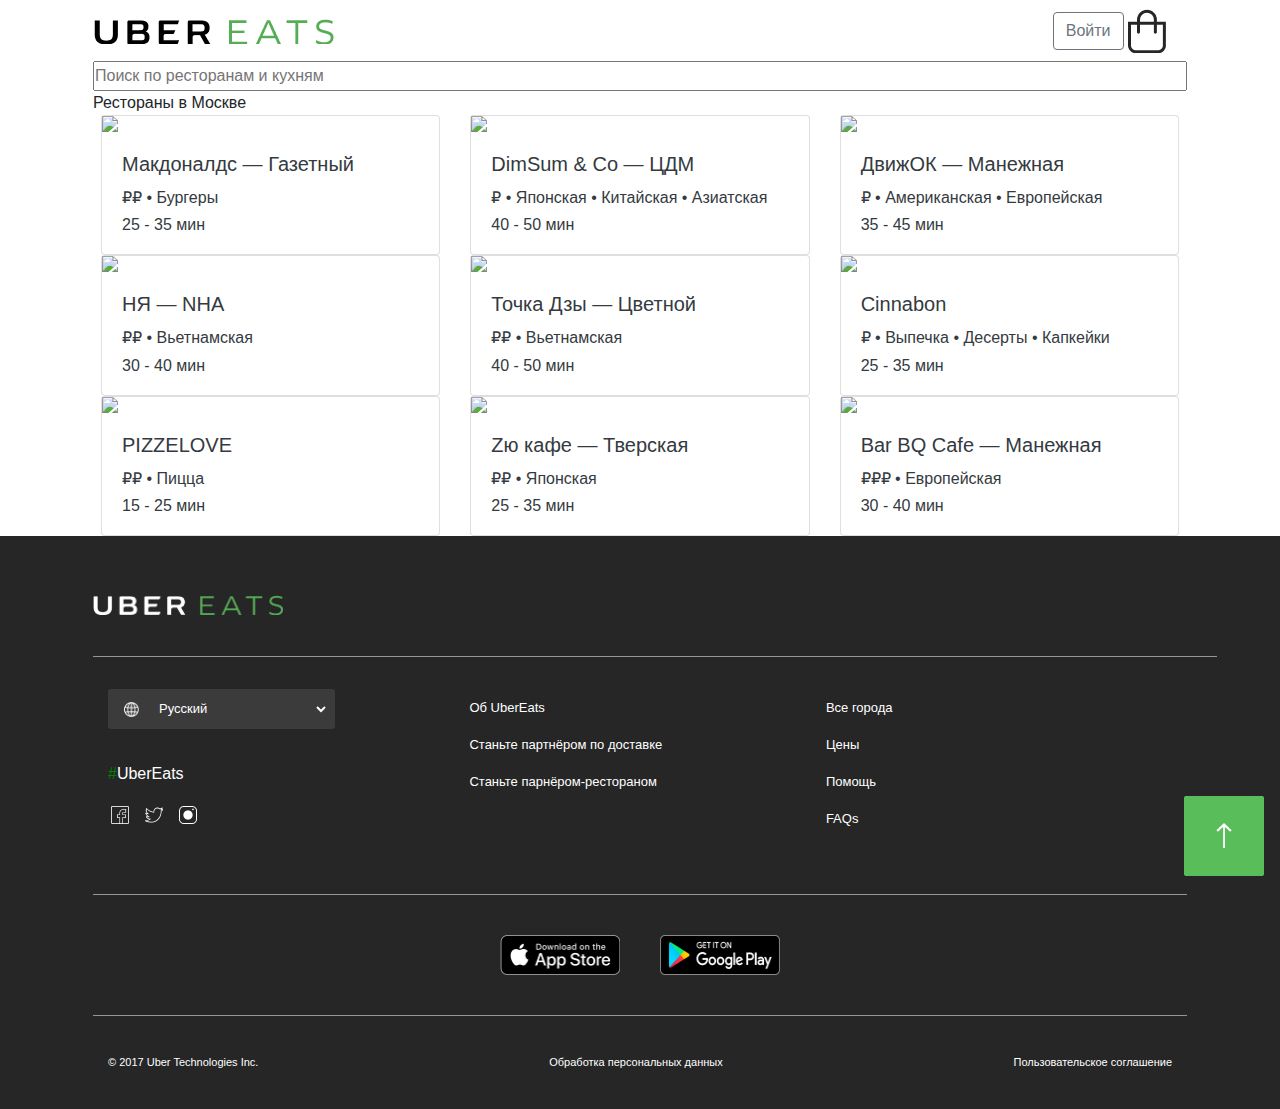
==== index.html @ aed143f1 "*" ====
<!DOCTYPE html>
<html lang="ru">
  <head>
    <meta charset="UTF-8" />
    <meta http-equiv="X-UA-Compatible" content="IE=edge" />
    <meta name="viewport" content="width=device-width, initial-scale=1.0" />
    <title>Uber Eats</title>
    <link rel="stylesheet" href="https://stackpath.bootstrapcdn.com/bootstrap/4.4.1/css/bootstrap.min.css" integrity="sha384-Vkoo8x4CGsO3+Hhxv8T/Q5PaXtkKtu6ug5TOeNV6gBiFeWPGFN9MuhOf23Q9Ifjh" crossorigin="anonymous">
    <link rel="stylesheet" href="https://unpkg.com/flexboxgrid2@7.2.1/flexboxgrid2.min.css">
    <link rel="stylesheet" href="css/style1.css">
    <link rel="stylesheet" href="css/header.css">
    <link rel="stylesheet" href="css/footer.css">
    <link rel="stylesheet" href="https://cdnjs.cloudflare.com/ajax/libs/normalize/8.0.1/normalize.min.css">
  <body>
    <header>
      <div class="nav center">
        <div class="navbar container">
          <div class="logo">
            <a href="#"><img src="logo.png"></a>
          </div>
          <div class="login" style="padding-right: 20px;">
            <button class="btn btn-outline-secondary button">Войти</button>
            <a href="#" class="bascket">
              <img src="basket@2x.png">
            </a>
          </div>
        </div>
      </div>
    </header>
    <div class="container center">
      <div class="search">
        <input class="input-group input-group-sm" placeholder="Поиск по ресторанам и кухням" style="padding-left: 0;">
      </div>
    </div>
    <div class="container center">
      <div class="head">
        <span>Рестораны в Москве</span>
      </div>
    </div>
    <div class="container center">
      <div class="row cards px-lg-2" style="margin-left: -15px;">
        <div class="col-lg-4 col-md-6 col-sm-12 col-xs-12">
          <a href="index_2.html" class="text-dark">
            <div class="card">
              <img src="Images/mc/Stores/photo.png">
              <div class="card-body">
                <h5 class="card-title">Макдоналдс — Газетный</h5>
                <h6 class="card-text">₽₽ • Бургеры</h6>
                <h6 class="card-text">25 - 35 мин</h6>
              </div>
            </div>
          </a>
        </div>

        <div class="col-lg-4 col-md-6 col-xs-12">
          <a href="index_2.html" class="text-dark">
            <div class="card">
              <img src="Images/dimsum/Stores/photo.png">
              <div class="card-body">
                <h5 class="card-title">DimSum & Co — ЦДМ</h5>
                <h6 class="card-text">₽ • Японская • Китайская • Азиатская</h6>
                <h6 class="card-text">40 - 50 мин</h6>
              </div>
            </div>
            </a>
        </div>

        <div class="col-lg-4 col-md-6 col-xs-12">
          <a href="index_2.html" class="text-dark">
            <div class="card">
              <img src="Images/dvizhok/Stores/photo.png">
              <div class="card-body">
                <h5 class="card-title">ДвижОК — Манежная</h5>
                <h6 class="card-text">₽ • Американская • Европейская</h6>
                <h6 class="card-text">35 - 45 мин</h6>
              </div>
            </div>
          </a>
        </div>

        <div class="col-lg-4 col-md-6 col-xs-12">
          <a href="index_2.html" class="text-dark">
            <div class="card">
              <img src="Images/NHA/Stores/photo.png">
              <div class="card-body">
                <h5 class="card-title">НЯ — NHA</h5>
                <h6 class="card-text">₽₽ • Вьетнамская</h6>
                <h6 class="card-text">30 - 40 мин</h6>
              </div>
            </div>
            </a>
        </div>

        <div class="col-lg-4 col-md-6 col-xs-12">
          <a href="index_2.html" class="text-dark">
            <div class="card">
              <img src="Images/tochka/Stores/photo.png">
              <div class="card-body">
                <h5 class="card-title">Точка Дзы — Цветной</h5>
                <h6 class="card-text">₽₽ • Вьетнамская</h6>
                <h6 class="card-text">40 - 50 мин</h6>
              </div>
            </div>
            </a>
        </div>

        <div class="col-lg-4 col-md-6 col-xs-12">
          <a href="index_2.html" class="text-dark">
            <div class="card">
              <img src="Images/cinnabon/Stores/photo.png">
              <div class="card-body">
                <h5 class="card-title">Cinnabon</h5>
                <h6 class="card-text">₽ • Выпечка • Десерты • Капкейки</h6>
                <h6 class="card-text">25 - 35 мин</h6>
              </div>
            </div>
            </a>
        </div>

        <div class="col-lg-4 col-md-6 col-xs-12">
          <a href="index_2.html" class="text-dark">
            <div class="card">
              <img src="Images/pizzelove/Stores/photo.png">
              <div class="card-body">
                <h5 class="card-title">PIZZELOVE</h5>
                <h6 class="card-text">₽₽ • Пицца</h6>
                <h6 class="card-text">15 - 25 мин</h6>
              </div>
            </div>
            </a>
        </div>

        <div class="col-lg-4 col-md-6 col-xs-12">
          <a href="index_2.html" class="text-dark">
            <div class="card">
              <img src="Images/zu/Stores/photo.png">
              <div class="card-body">
                <h5 class="card-title">Zю кафе — Тверская</h5>
                <h6 class="card-text">₽₽ • Японская</h6>
                <h6 class="card-text">25 - 35 мин</h6>
              </div>
            </div>
            </a>
        </div>

        <div class="col-lg-4 col-md-6 col-xs-12">
          <a href="index_2.html" class="text-dark">
            <div class="card">
              <img src="Images/bar/Stores/photo.png">
              <div class="card-body">
                <h5 class="card-title">Bar BQ Cafe — Манежная</h5>
                <h6 class="card-text">₽₽₽ • Европейская</h6>
                <h6 class="card-text">30 - 40 мин</h6>
              </div>
            </div>
            </a>
        </div>
      </div>
    </div>
    <footer>
      <div class="container center">
        <div class="UberEats">
          <a href="#"><img src="white-logo.png"></a>
        </div>
        <div class="container info">
          <div class="links">
            <div class="language">
              <img src="world.png">
              <select name="language" id="language-select" class="selector">
                <option value="ru">Русский</option>
                <option value="en">English</option>
              </select>
            </div>
            <div class="hesh">
              <a href="#">
                <span style="color: green;">#</span><span style="color: white;">UberEats</span>
              </a>
            </div>
            <div class="SocialNetworks">
              <a href="#"><img src="facebook.png"></a>
              <a href="#"><img src="twitter.png"></a>
              <a href="#"><img src="instagram.png"></a>
            </div>
          </div>

          <div class="links">
            <a href="#" class="text-link"><span>Об UberEats</span></a>
            <a href="#" class="text-link"><span>Станьте партнёром по доставке</span></a>
            <a href="#" class="text-link"><span>Станьте парнёром-рестораном</span></a>
          </div>

          <div class="links">
            <a href="#" class="text-link"><span>Все города</span></a>
            <a href="#" class="text-link"><span>Цены</span></a>
            <a href="#" class="text-link"><span>Помощь</span></a>
            <a href="#" class="text-link"><span>FAQs</span></a>
          </div>
        </div>
        <div class="container stores">
          <a href="#"><img src="appstore.png"></a>
          <a href="#"><img src="googleplay.png"></a>
        </div>
        <div class="container copyright">
          <p class="text-end">© 2017 Uber Technologies Inc.</p>
          <p class="text-end">Обработка персональных данных</p>
          <p class="text-end">Пользовательское соглашение</p>
        </div>
      </div>
      <div class="upper"><a href="index_1.html"><img src='btn-up.png'></a></div>
    </footer>
  </body>
</html>
---- css/footer.css ----
footer {
    background-color: #262626;
    width: 100vw;
}
.UberEats {
    width: 1124px;
    padding-top: 56px;
    padding-bottom: 40px;
    border-bottom: 1px solid #979797 ;
}
.UberEats img {
    width: 190px;
    height: 20px;
}
.links {
    display: flex;
    flex-basis: 33%;
    flex-flow: column;
}
.links a {
    text-decoration: none;
    color: white;
}
.text-link span{
    padding: 5px;
    transition: background-color 0.2s ease-in-out, border-radius 0.2s ease-in;
}
.text-link span:hover {
    background-color: #3B3B3B;
    border-radius: 25px;
}
.container {
    max-width: 1124px;
}
.language {
    display: flex;
    background-color: #3B3B3B;
    width: 227px;
    height: 40px;
    align-items: center;
    border-radius: 3px;
    margin-bottom: 33px;
}
.language img {
    width: 15px;
    height: 15px;
    margin-left: 16px;

}

.selector {
    background-color: #3B3B3B;
    color: white;
    border: 0;
    padding-left: 16px;
    width: 190px;
    font-size: 13px;
    padding-bottom: 2px;
}
.hesh a {
    font-family: 'Roboto', sans-serif;
    font-style: normal;
    font-weight: 400;
    font-size: 16px;
    line-height: 19px;
    text-decoration: none;
    transition: opacity 0.15s ease-in;
}
.hesh a:hover {
    opacity: 0.6;
}
.SocialNetworks {
    display: flex;
    margin-top: 16px;
    width: 92px;
    justify-content: space-between;
    
}
.SocialNetworks img {
    width: 24px;
    height: 24px;
    border-radius: 4px;
    transition: background-color 0.2s ease-in-out;
}
.SocialNetworks img:hover {
    background-color: #3B3B3B;
    
}
.text-link {
    font-family: 'Roboto', sans-serif;
    font-style: normal;
    font-weight: 400;
    font-size: 13px;
    line-height: 15px;
    color: white;
    padding-top: 11px;
    padding-bottom: 11px;
    text-decoration: none;
}
.info {
    display: flex;
    justify-content: space-between;
    flex-flow: row;
    margin-top: 32px;
    padding-bottom: 57px;
    border-bottom: 1px solid #979797;
}
.stores {
    display: flex;
    justify-content: center;
    padding-top: 40px;
    padding-bottom: 40px;
    border-bottom: 1px solid #979797;
}
.stores img {
    margin-left: 20px;
    margin-right: 20px;
    width: 120px;
    height: 40px;
}
.text-end {
    font-family: 'Roboto', sans-serif;
    font-style: normal;
    font-weight: 400;
    font-size: 11px;
    line-height: 13px;
    color: white;
}
.copyright {
    padding-top: 40px;
    padding-bottom: 40px;
    display: flex;
    flex-basis: 33%;
    flex-flow: row;
    justify-content: space-between;
}
.copyright p {
    margin-bottom: 0;
}
.upper {
    position: fixed;
    bottom: 24px;
    right: 16px;
}

.upper img {
    width: 80px;
    height: 80px;
}
@media screen and (max-width: 768px){ 
    .info {
        justify-content: none;
        flex-flow: column;
    }
    .copyright {
        justify-content: none;
        flex-flow: column;
        padding-bottom: 16px;
    }
    .copyright p {
        margin-bottom: 24px;
    }
}
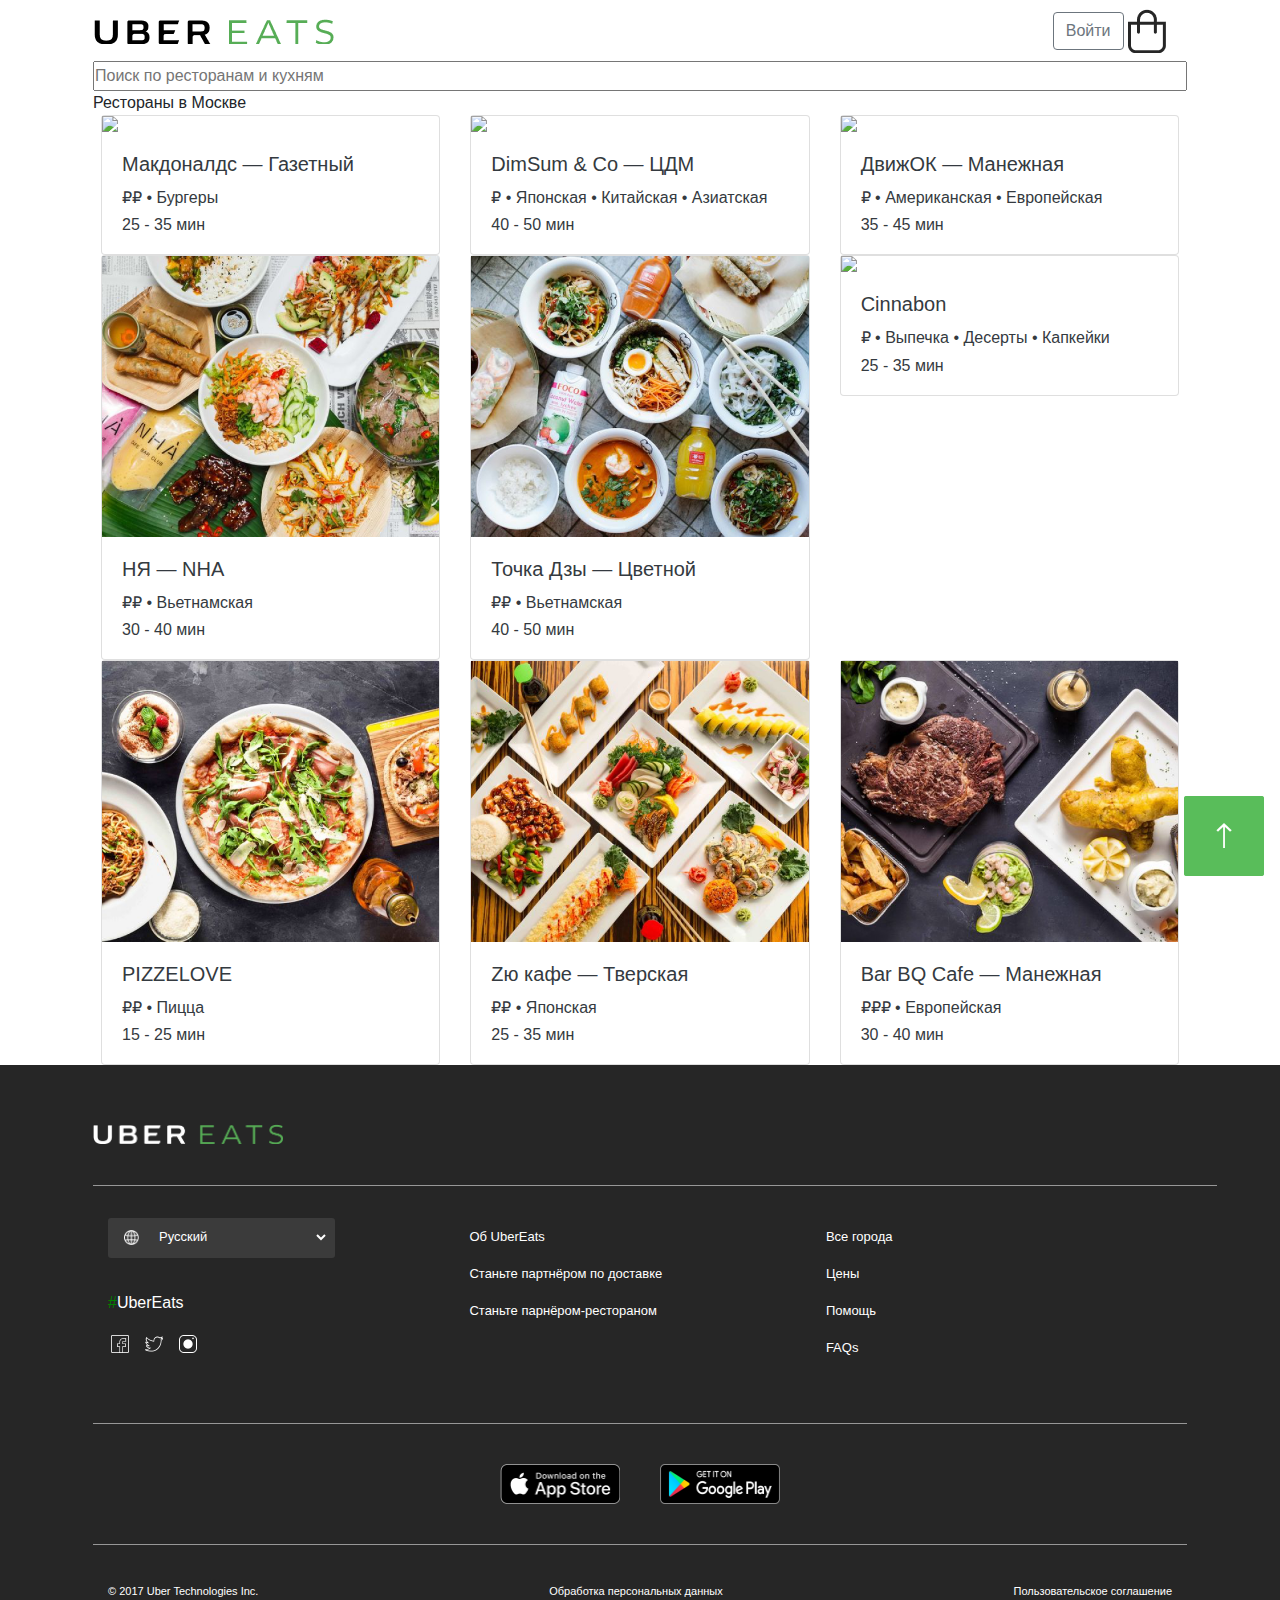
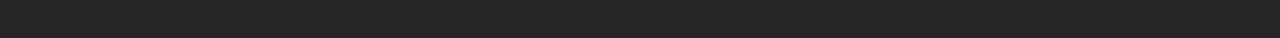
==== commit b7b515e0: "Update index.html" ====
--- a/index.html
+++ b/index.html
@@ -16,7 +16,7 @@
       <div class="nav center">
         <div class="navbar container">
           <div class="logo">
-            <a href="#"><img src="logo.png"></a>
+            <a href="index.html"><img src="logo.png"></a>
           </div>
           <div class="login" style="padding-right: 20px;">
             <button class="btn btn-outline-secondary button">Войти</button>
@@ -42,7 +42,7 @@
         <div class="col-lg-4 col-md-6 col-sm-12 col-xs-12">
           <a href="index_2.html" class="text-dark">
             <div class="card">
-              <img src="Images/mc/Stores/photo.png">
+              <img src="Images/mc/photo.png">
               <div class="card-body">
                 <h5 class="card-title">Макдоналдс — Газетный</h5>
                 <h6 class="card-text">₽₽ • Бургеры</h6>
@@ -55,7 +55,7 @@
         <div class="col-lg-4 col-md-6 col-xs-12">
           <a href="index_2.html" class="text-dark">
             <div class="card">
-              <img src="Images/dimsum/Stores/photo.png">
+              <img src="Images/dimsum/photo.png">
               <div class="card-body">
                 <h5 class="card-title">DimSum & Co — ЦДМ</h5>
                 <h6 class="card-text">₽ • Японская • Китайская • Азиатская</h6>
@@ -68,7 +68,7 @@
         <div class="col-lg-4 col-md-6 col-xs-12">
           <a href="index_2.html" class="text-dark">
             <div class="card">
-              <img src="Images/dvizhok/Stores/photo.png">
+              <img src="Images/dvizhok/photo.png">
               <div class="card-body">
                 <h5 class="card-title">ДвижОК — Манежная</h5>
                 <h6 class="card-text">₽ • Американская • Европейская</h6>
@@ -81,7 +81,7 @@
         <div class="col-lg-4 col-md-6 col-xs-12">
           <a href="index_2.html" class="text-dark">
             <div class="card">
-              <img src="Images/NHA/Stores/photo.png">
+              <img src="Images/NHA/photo.png">
               <div class="card-body">
                 <h5 class="card-title">НЯ — NHA</h5>
                 <h6 class="card-text">₽₽ • Вьетнамская</h6>
@@ -94,7 +94,7 @@
         <div class="col-lg-4 col-md-6 col-xs-12">
           <a href="index_2.html" class="text-dark">
             <div class="card">
-              <img src="Images/tochka/Stores/photo.png">
+              <img src="Images/tochka/photo.png">
               <div class="card-body">
                 <h5 class="card-title">Точка Дзы — Цветной</h5>
                 <h6 class="card-text">₽₽ • Вьетнамская</h6>
@@ -107,7 +107,7 @@
         <div class="col-lg-4 col-md-6 col-xs-12">
           <a href="index_2.html" class="text-dark">
             <div class="card">
-              <img src="Images/cinnabon/Stores/photo.png">
+              <img src="Images/cinnabon/photo.png">
               <div class="card-body">
                 <h5 class="card-title">Cinnabon</h5>
                 <h6 class="card-text">₽ • Выпечка • Десерты • Капкейки</h6>
@@ -120,7 +120,7 @@
         <div class="col-lg-4 col-md-6 col-xs-12">
           <a href="index_2.html" class="text-dark">
             <div class="card">
-              <img src="Images/pizzelove/Stores/photo.png">
+              <img src="Images/pizzelove/photo.png">
               <div class="card-body">
                 <h5 class="card-title">PIZZELOVE</h5>
                 <h6 class="card-text">₽₽ • Пицца</h6>
@@ -133,7 +133,7 @@
         <div class="col-lg-4 col-md-6 col-xs-12">
           <a href="index_2.html" class="text-dark">
             <div class="card">
-              <img src="Images/zu/Stores/photo.png">
+              <img src="Images/zu/photo.png">
               <div class="card-body">
                 <h5 class="card-title">Zю кафе — Тверская</h5>
                 <h6 class="card-text">₽₽ • Японская</h6>
@@ -146,7 +146,7 @@
         <div class="col-lg-4 col-md-6 col-xs-12">
           <a href="index_2.html" class="text-dark">
             <div class="card">
-              <img src="Images/bar/Stores/photo.png">
+              <img src="Images/bar/photo.png">
               <div class="card-body">
                 <h5 class="card-title">Bar BQ Cafe — Манежная</h5>
                 <h6 class="card-text">₽₽₽ • Европейская</h6>
@@ -206,7 +206,7 @@
           <p class="text-end">Пользовательское соглашение</p>
         </div>
       </div>
-      <div class="upper"><a href="index_1.html"><img src='btn-up.png'></a></div>
+      <div class="upper"><a href="index.html"><img src='btn-up.png'></a></div>
     </footer>
   </body>
 </html>
